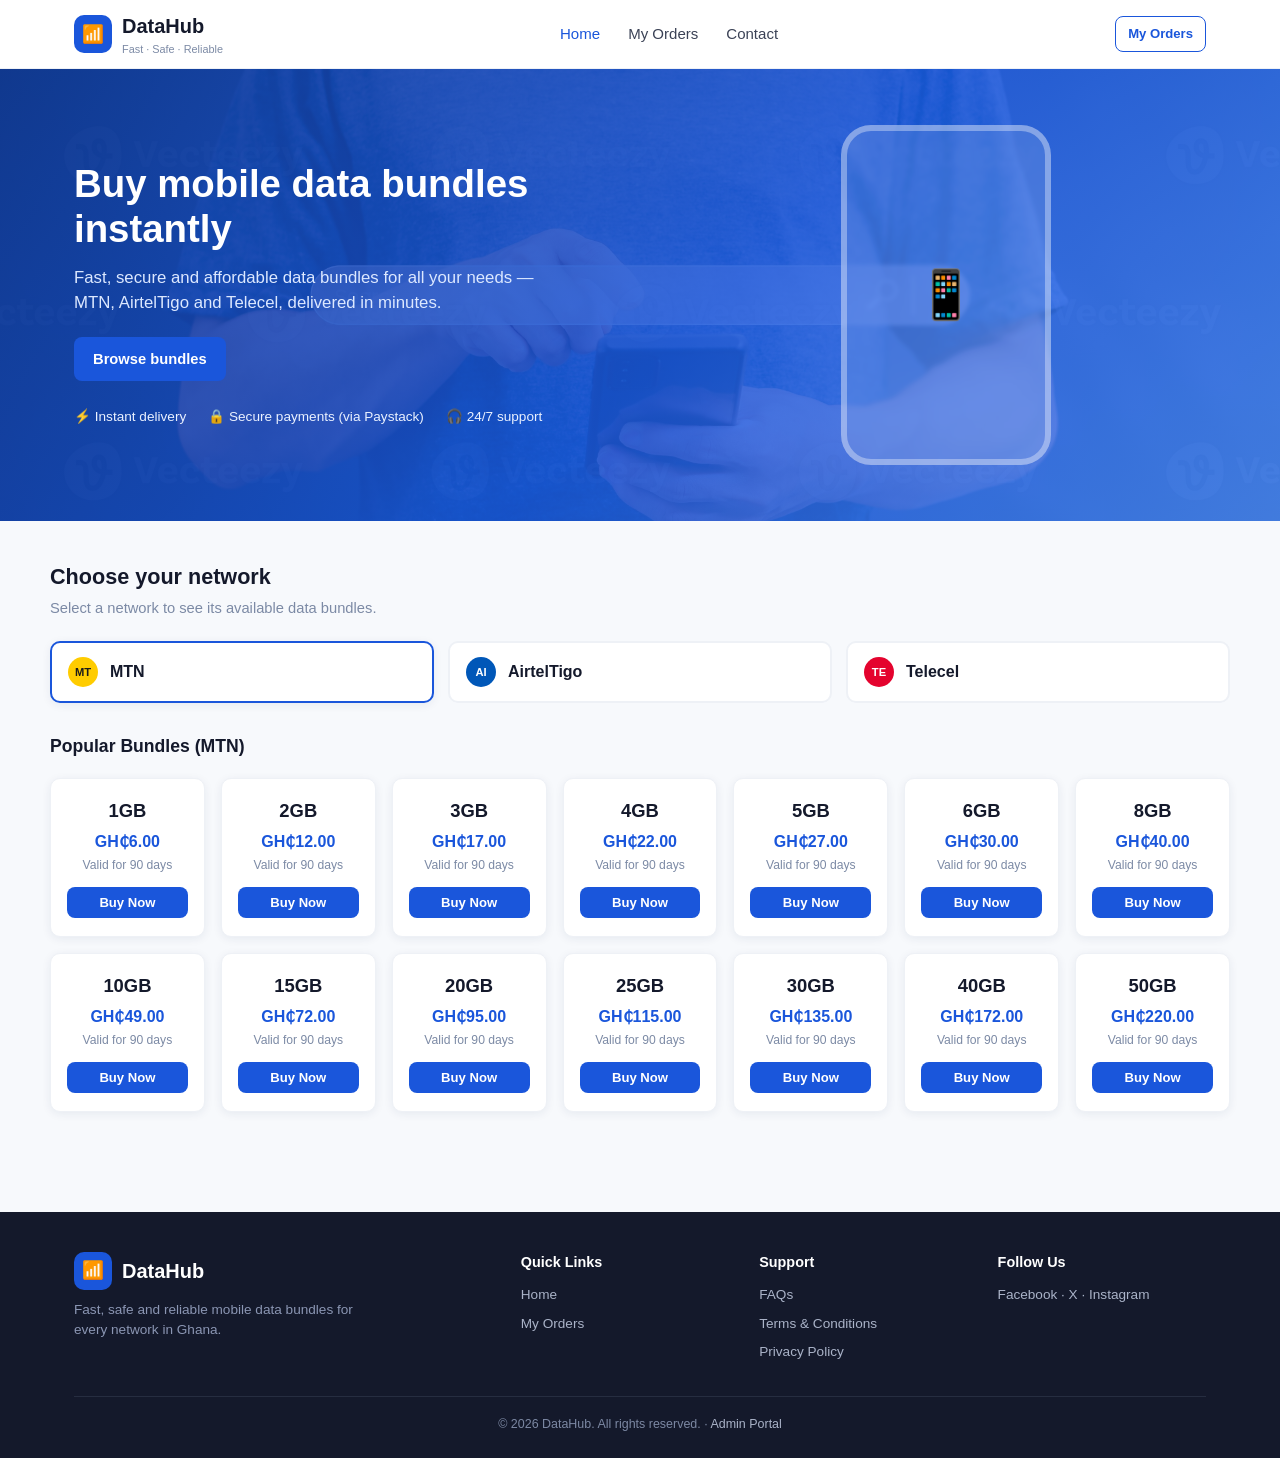
==== index.html @ b670d906 "Add files via upload" ====
<!DOCTYPE html>
<html lang="en">
<head>
<meta charset="UTF-8" />
<meta name="viewport" content="width=device-width, initial-scale=1" />
<title>DataHub — Buy Mobile Data Bundles Instantly</title>
<link rel="stylesheet" href="css/style.css" />
</head>
<body>

<header class="site-header">
  <div class="container">
    <div class="brand">
      <span class="logo">📶</span>
      <div>DataHub<small>Fast · Safe · Reliable</small></div>
    </div>
    <nav class="main-nav">
      <a href="index.html" class="active">Home</a>
      <a href="orders.html">My Orders</a>
      <a href="#contact">Contact</a>
    </nav>
    <div class="header-actions">
      <a href="orders.html" class="btn btn-outline btn-sm">My Orders</a>
    </div>
  </div>
</header>

<section class="hero">
  <div class="container">
    <div class="hero-copy">
      <h1>Buy mobile data bundles instantly</h1>
      <p>Fast, secure and affordable data bundles for all your needs — MTN, AirtelTigo and Telecel, delivered in minutes.</p>
      <a href="#bundles" class="btn btn-primary">Browse bundles</a>
      <div class="hero-badges">
        <span>⚡ Instant delivery</span>
        <span>🔒 Secure payments (via Paystack)</span>
        <span>🎧 24/7 support</span>
      </div>
    </div>
    <div class="hero-visual"><div class="phone-mock">📱</div></div>
  </div>
</section>

<div class="container section" id="bundles">
  <h2 class="section-title">Choose your network</h2>
  <p class="section-sub">Select a network to see its available data bundles.</p>

  <div class="network-tabs" id="networkTabs"></div>

  <div class="section-head">
    <div>
      <h3 class="section-title" id="bundleGridTitle" style="font-size:1.1rem;margin:0;">Popular bundles</h3>
    </div>
  </div>

  <div class="bundle-grid" id="bundleGrid">
    <p class="empty-state">Loading bundles…</p>
  </div>
</div>

<footer class="site-footer" id="contact">
  <div class="container">
    <div class="footer-grid">
      <div>
        <div class="brand" style="color:#fff;"><span class="logo">📶</span> DataHub</div>
        <p style="color:#8b96b3;font-size:.85rem;margin-top:10px;max-width:280px;">Fast, safe and reliable mobile data bundles for every network in Ghana.</p>
      </div>
      <div>
        <h4>Quick Links</h4>
        <a href="index.html">Home</a>
        <a href="orders.html">My Orders</a>
      </div>
      <div>
        <h4>Support</h4>
        <a href="#">FAQs</a>
        <a href="#">Terms &amp; Conditions</a>
        <a href="#">Privacy Policy</a>
      </div>
      <div>
        <h4>Follow Us</h4>
        <a href="#">Facebook · X · Instagram</a>
      </div>
    </div>
    <div class="footer-bottom">© 2026 DataHub. All rights reserved. · <a href="admin/login.html" style="color:#aab3c8;">Admin Portal</a></div>
  </div>
</footer>

<!-- Purchase modal -->
<div class="modal-backdrop" id="purchaseModal">
  <div class="modal">
    <div class="modal-header">
      <h3>Confirm Your Purchase</h3>
      <button class="modal-close" data-close>&times;</button>
    </div>
    <div class="modal-body">
      <div class="selected-bundle" id="selectedBundleBox"></div>

      <div class="field">
        <label>Customer Name *</label>
        <input type="text" id="customerName" placeholder="e.g. John Mensah" />
      </div>
      <div class="field">
        <label>Recipient Phone Number *</label>
        <input type="tel" id="recipientPhone" placeholder="e.g. 024 123 4567" />
      </div>
      <div class="field">
        <label>Customer Email Address *</label>
        <input type="email" id="customerEmail" placeholder="e.g. john@example.com" />
      </div>
      <div class="form-error" id="formError">Please fill in all fields correctly.</div>

      <label style="font-size:.85rem;font-weight:600;">Payment Method (via Paystack)</label>
      <div class="pay-methods" style="margin-top:8px;">
        <div class="pay-method active" data-method="mobile_money">📱<br>Mobile Money</div>
        <div class="pay-method" data-method="card">💳<br>Card</div>
      </div>

      <button class="btn btn-primary btn-block" id="payNowBtn">🔒 Pay Now</button>
      <p class="secure-note">You'll be redirected to Paystack to complete your payment.<br>Powered by <strong>paystack</strong> · Your payment is secure and encrypted.</p>
    </div>
  </div>
</div>

<!-- Payment status modal -->
<div class="modal-backdrop" id="statusModal">
  <div class="modal" style="max-width:380px;">
    <div class="modal-body status-box">
      <div id="statusIcon" class="status-icon success">✅</div>
      <h3 id="statusTitle">Payment Successful!</h3>
      <p id="statusMessage" style="color:var(--gray-500);font-size:.9rem;">Your data bundle purchase has been received.</p>
      <button class="btn btn-primary btn-block" id="viewOrdersBtn" style="margin-top:14px;">View My Orders</button>
      <button class="btn btn-outline btn-block" id="backHomeBtn" style="margin-top:10px;">Back to Home</button>
    </div>
  </div>
</div>

<div class="toast" id="toast"></div>

<script src="js/firebase-config.js"></script>
<script src="js/data.js"></script>
<script src="https://js.paystack.co/v1/inline.js"></script>
<script src="js/app.js"></script>
</body>
</html>
---- css/style.css ----
:root {
  --blue: #1a56db;
  --blue-dark: #123a99;
  --blue-light: #eaf1fd;
  --white: #ffffff;
  --gray-50: #f7f9fc;
  --gray-100: #eef1f6;
  --gray-300: #d7deea;
  --gray-500: #7c8aa5;
  --gray-700: #3b4256;
  --gray-900: #14192b;
  --green: #17a05a;
  --red: #e4032e;
  --radius: 10px;
  --shadow: 0 2px 10px rgba(20, 40, 90, 0.07);
  --shadow-lg: 0 14px 40px rgba(20, 40, 90, 0.18);
  font-size: 16px;
}

* { box-sizing: border-box; }

body {
  margin: 0;
  font-family: "Inter", -apple-system, BlinkMacSystemFont, "Segoe UI", Roboto, sans-serif;
  background: var(--gray-50);
  color: var(--gray-900);
  line-height: 1.5;
}

a { color: var(--blue); text-decoration: none; }
img { max-width: 100%; }

.container {
  max-width: 1180px;
  margin: 0 auto;
  padding: 0 24px;
}

/* ---------- Header ---------- */
.site-header {
  background: var(--white);
  border-bottom: 1px solid var(--gray-100);
  position: sticky;
  top: 0;
  z-index: 40;
}
.site-header .container {
  display: flex;
  align-items: center;
  justify-content: space-between;
  height: 68px;
}
.brand {
  display: flex;
  align-items: center;
  gap: 10px;
  font-weight: 700;
  font-size: 1.25rem;
  color: var(--gray-900);
}
.brand .logo {
  width: 38px; height: 38px;
  border-radius: 10px;
  background: var(--blue);
  display: flex; align-items: center; justify-content: center;
  color: white; font-size: 1.1rem;
}
.brand small {
  display: block;
  font-weight: 400;
  font-size: 0.68rem;
  color: var(--gray-500);
}
.main-nav { display: flex; gap: 28px; align-items: center; }
.main-nav a { color: var(--gray-700); font-weight: 500; font-size: 0.94rem; }
.main-nav a.active, .main-nav a:hover { color: var(--blue); }
.header-actions { display: flex; gap: 10px; align-items: center; }

.btn {
  display: inline-flex; align-items: center; justify-content: center;
  gap: 8px;
  padding: 10px 18px;
  border-radius: 8px;
  font-weight: 600;
  font-size: 0.92rem;
  border: 1px solid transparent;
  cursor: pointer;
  transition: transform .05s ease, background .15s ease, box-shadow .15s ease;
}
.btn:active { transform: scale(0.98); }
.btn-primary { background: var(--blue); color: #fff; }
.btn-primary:hover { background: var(--blue-dark); }
.btn-outline { background: #fff; color: var(--blue); border-color: var(--blue); }
.btn-outline:hover { background: var(--blue-light); }
.btn-block { width: 100%; }
.btn-sm { padding: 7px 12px; font-size: 0.82rem; }
.btn[disabled] { opacity: .6; cursor: not-allowed; }

/* ---------- Hero ---------- */
.hero {
  background:
    linear-gradient(135deg, rgba(18, 58, 153, 0.88) 0%, rgba(26, 86, 219, 0.85) 55%, rgba(79, 139, 255, 0.82) 100%),
    url("../assets/img/hero-search.jpg") center / cover no-repeat;
  color: #fff;
  padding: 56px 0;
  overflow: hidden;
}
.hero .container { display: flex; align-items: center; gap: 40px; }
.hero-copy { flex: 1.1; }
.hero h1 { font-size: 2.4rem; line-height: 1.15; margin: 0 0 14px; }
.hero p { color: #dce8ff; font-size: 1.05rem; max-width: 480px; margin: 0 0 22px; }
.hero-badges { display: flex; gap: 22px; margin-top: 26px; flex-wrap: wrap; }
.hero-badges span { font-size: 0.85rem; color: #eaf1ff; display: flex; align-items: center; gap: 8px; }
.hero-visual { flex: 1; display: flex; justify-content: center; }
.phone-mock {
  width: 210px; height: 340px; border-radius: 30px;
  background: rgba(255,255,255,0.12);
  border: 6px solid rgba(255,255,255,0.35);
  display: flex; align-items: center; justify-content: center;
  font-size: 3rem;
  backdrop-filter: blur(2px);
}

/* ---------- Mini page banner (photo header) ---------- */
.mini-hero {
  background:
    linear-gradient(120deg, rgba(18, 58, 153, 0.82), rgba(26, 86, 219, 0.78)),
    url("../assets/img/orders-banner.jpg") center 30% / cover no-repeat;
  color: #fff;
  padding: 46px 0 52px;
}
.mini-hero h2 { margin: 0 0 6px; font-size: 1.7rem; }
.mini-hero p { margin: 0; color: #dce8ff; font-size: 0.95rem; }

/* ---------- Sections ---------- */
.section { padding: 40px 0; }
.section-title {
  font-size: 1.35rem;
  margin: 0 0 4px;
  color: var(--gray-900);
}
.section-sub { color: var(--gray-500); font-size: 0.92rem; margin: 0 0 22px; }
.section-head {
  display: flex; align-items: baseline; justify-content: space-between;
  margin-bottom: 18px;
}
.view-all { font-size: 0.88rem; font-weight: 600; }

/* ---------- Network tabs ---------- */
.network-tabs { display: flex; gap: 14px; margin-bottom: 30px; flex-wrap: wrap; }
.network-tab {
  flex: 1 1 180px;
  display: flex; align-items: center; gap: 12px;
  background: #fff;
  border: 2px solid var(--gray-100);
  border-radius: var(--radius);
  padding: 14px 16px;
  cursor: pointer;
  font-weight: 700;
  transition: border-color .15s ease, box-shadow .15s ease;
}
.network-tab .dot {
  width: 30px; height: 30px; border-radius: 50%;
  display: flex; align-items: center; justify-content: center;
  font-size: 0.7rem; color: #fff; font-weight: 800;
}
.network-tab.active { border-color: var(--blue); box-shadow: var(--shadow); }

/* ---------- Bundle grid ---------- */
.bundle-grid {
  display: grid;
  grid-template-columns: repeat(auto-fill, minmax(150px, 1fr));
  gap: 16px;
}
.bundle-card {
  background: #fff;
  border: 1px solid var(--gray-100);
  border-radius: var(--radius);
  padding: 18px 16px;
  text-align: center;
  box-shadow: var(--shadow);
}
.bundle-card .volume { font-size: 1.15rem; font-weight: 800; color: var(--gray-900); }
.bundle-card .price { color: var(--blue); font-weight: 700; margin: 6px 0 2px; }
.bundle-card .validity { font-size: 0.76rem; color: var(--gray-500); margin-bottom: 12px; }

/* ---------- Modal ---------- */
.modal-backdrop {
  position: fixed; inset: 0; background: rgba(15, 23, 42, 0.55);
  display: none; align-items: center; justify-content: center;
  padding: 20px; z-index: 100;
}
.modal-backdrop.open { display: flex; }
.modal {
  background: #fff; border-radius: 14px; width: 100%; max-width: 420px;
  box-shadow: var(--shadow-lg);
  max-height: 92vh; overflow-y: auto;
}
.modal-header {
  display: flex; align-items: center; justify-content: space-between;
  padding: 18px 22px; border-bottom: 1px solid var(--gray-100);
}
.modal-header h3 { margin: 0; font-size: 1.1rem; }
.modal-close { background: none; border: none; font-size: 1.3rem; cursor: pointer; color: var(--gray-500); }
.modal-body { padding: 20px 22px; }
.selected-bundle {
  display: flex; align-items: center; gap: 12px;
  background: var(--gray-50);
  border-radius: 10px; padding: 12px 14px; margin-bottom: 18px;
}
.selected-bundle .dot { width: 40px; height: 40px; border-radius: 8px; display:flex; align-items:center; justify-content:center; font-weight:800; font-size:.75rem; color:#fff; }
.selected-bundle strong { display: block; font-size: 1rem; }
.selected-bundle span { color: var(--gray-500); font-size: 0.82rem; }

.field { margin-bottom: 16px; }
.field label { display: block; font-size: 0.85rem; font-weight: 600; margin-bottom: 6px; }
.field input, .field select {
  width: 100%; padding: 11px 13px; border: 1px solid var(--gray-300);
  border-radius: 8px; font-size: 0.92rem; background: #fff;
}
.field input:focus, .field select:focus { outline: none; border-color: var(--blue); }
.field small { color: var(--gray-500); font-size: 0.76rem; }

.pay-methods { display: flex; gap: 10px; margin-bottom: 18px; }
.pay-method {
  flex: 1; border: 2px solid var(--gray-100); border-radius: 10px;
  padding: 14px 10px; text-align: center; cursor: pointer; font-size: 0.85rem; font-weight: 600;
}
.pay-method.active { border-color: var(--blue); background: var(--blue-light); color: var(--blue-dark); }
.secure-note { text-align: center; font-size: 0.76rem; color: var(--gray-500); margin-top: 12px; }
.form-error { color: var(--red); font-size: 0.82rem; margin-top: -8px; margin-bottom: 12px; display:none; }

/* ---------- Payment status ---------- */
.status-box { text-align: center; padding: 30px 10px; }
.status-icon { font-size: 3rem; margin-bottom: 10px; }
.status-icon.success { color: var(--green); }
.status-icon.fail { color: var(--red); }

/* ---------- Orders table ---------- */
.table-wrap { background: #fff; border-radius: var(--radius); box-shadow: var(--shadow); overflow-x: auto; }
table { width: 100%; border-collapse: collapse; font-size: 0.88rem; min-width: 560px; }
thead th {
  text-align: left; background: var(--gray-50); color: var(--gray-500);
  font-weight: 600; padding: 12px 16px; border-bottom: 1px solid var(--gray-100);
  font-size: 0.78rem; text-transform: uppercase; letter-spacing: .03em;
}
tbody td { padding: 13px 16px; border-bottom: 1px solid var(--gray-100); }
tbody tr:last-child td { border-bottom: none; }
.badge {
  display: inline-block; padding: 4px 11px; border-radius: 20px;
  font-size: 0.76rem; font-weight: 700;
}
.badge-completed { background: #e6f7ee; color: var(--green); }
.badge-pending { background: #fff4e0; color: #b17800; }
.badge-failed { background: #fdeaea; color: var(--red); }

.empty-state { text-align: center; padding: 60px 20px; color: var(--gray-500); }

/* ---------- Footer ---------- */
.site-footer { background: var(--gray-900); color: #c6cede; padding: 40px 0 24px; margin-top: 60px; }
.footer-grid { display: grid; grid-template-columns: 2fr 1fr 1fr 1fr; gap: 30px; margin-bottom: 26px; }
.footer-grid h4 { color: #fff; font-size: 0.9rem; margin: 0 0 12px; }
.footer-grid a { display: block; color: #aab3c8; font-size: 0.85rem; margin-bottom: 8px; }
.footer-bottom { border-top: 1px solid #262d40; padding-top: 18px; font-size: 0.78rem; color: #7c88a3; text-align: center; }

.toast {
  position: fixed; bottom: 24px; left: 50%; transform: translateX(-50%);
  background: var(--gray-900); color: #fff; padding: 12px 20px; border-radius: 8px;
  font-size: 0.88rem; z-index: 200; box-shadow: var(--shadow-lg);
  display: none;
}
.toast.show { display: block; }

@media (max-width: 720px) {
  .hero .container { flex-direction: column; text-align: center; }
  .hero p { margin-left: auto; margin-right: auto; }
  .main-nav { display: none; }
  .footer-grid { grid-template-columns: 1fr 1fr; }
}

@media (max-width: 480px) {
  .container { padding: 0 16px; }
  .hero { padding: 40px 0; }
  .hero h1 { font-size: 1.7rem; }
  .hero-visual { display: none; } /* phone mockup has no room once text wraps this tight */
  .hero-badges { flex-direction: column; gap: 10px; align-items: center; }
  .pay-methods { flex-wrap: wrap; }
  .pay-method { flex: 1 1 45%; }
  .footer-grid { grid-template-columns: 1fr; text-align: center; }
  .site-header .container { height: auto; padding: 12px 16px; flex-wrap: wrap; gap: 8px; }
  .modal-body { padding: 16px; }
}
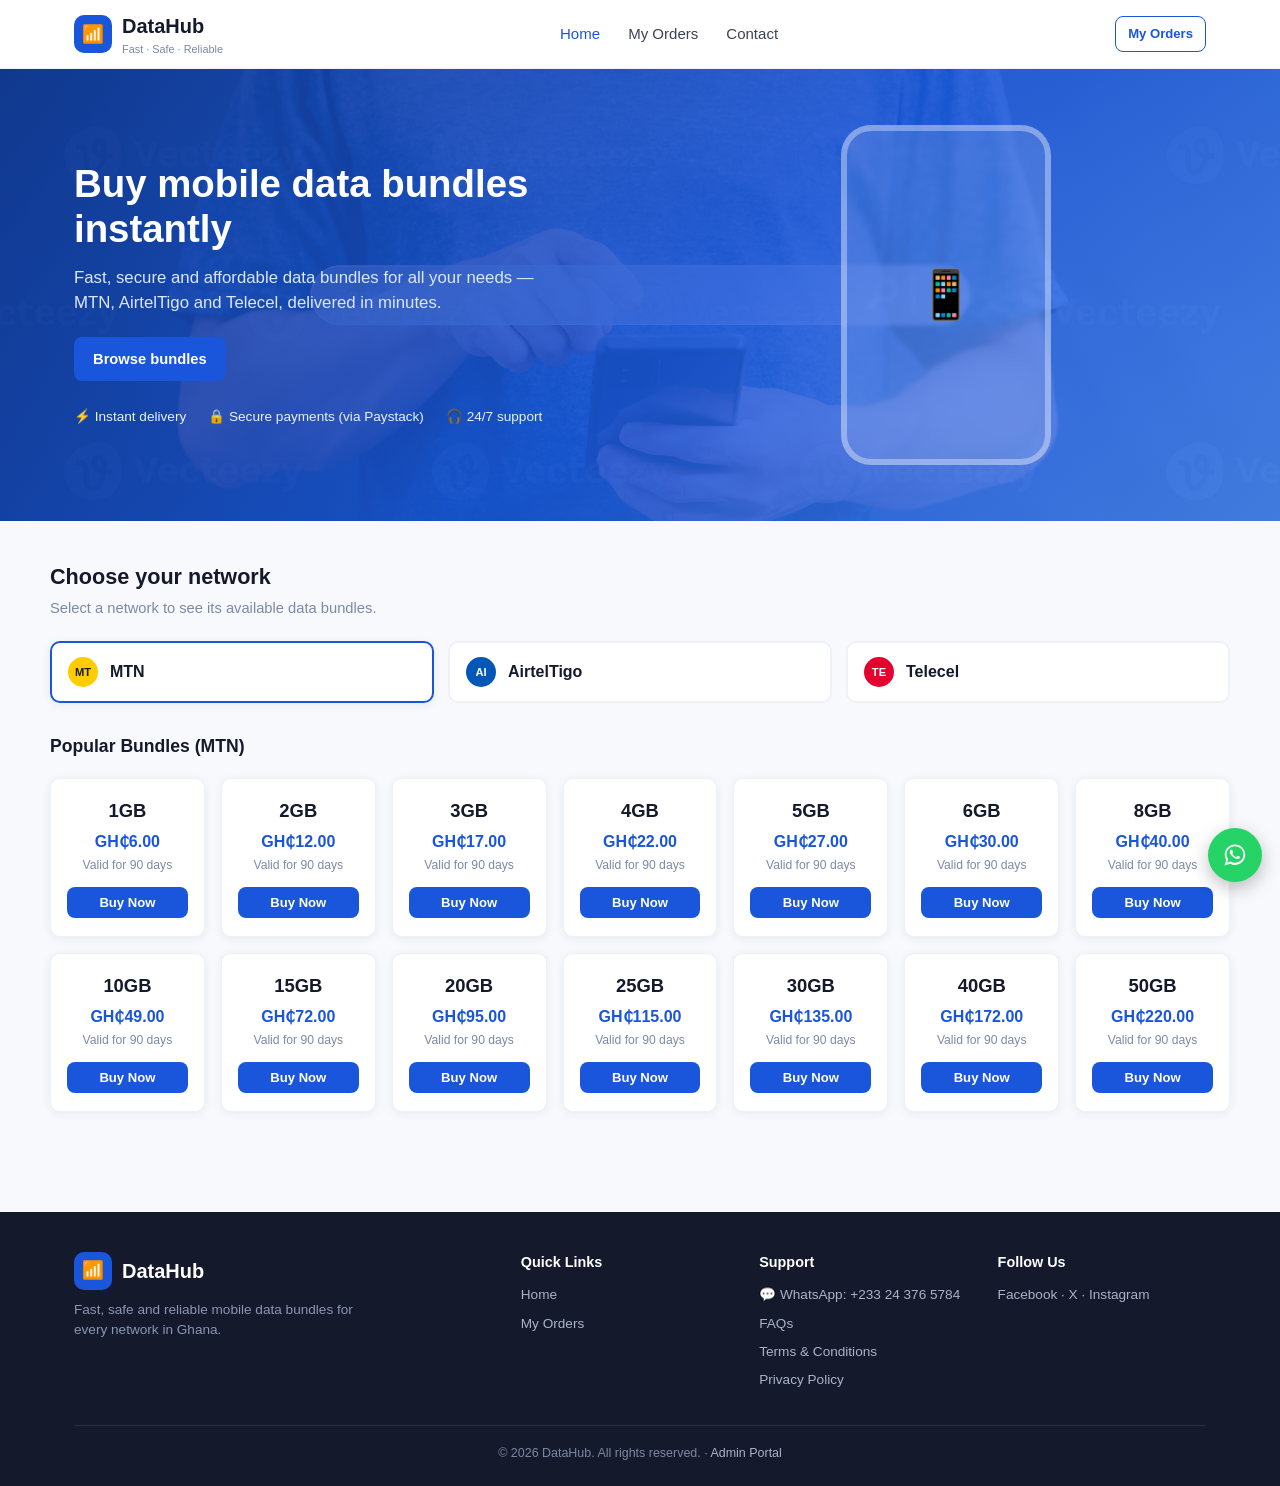
==== commit c0daee80: "Add files via upload" ====
--- a/index.html
+++ b/index.html
@@ -72,6 +72,7 @@
       </div>
       <div>
         <h4>Support</h4>
+        <a href="https://wa.me/233243765784?text=Hello%20DataHub%2C%20I%20need%20help%20with%20my%20order." target="_blank" rel="noopener">💬 WhatsApp: +233 24 376 5784</a>
         <a href="#">FAQs</a>
         <a href="#">Terms &amp; Conditions</a>
         <a href="#">Privacy Policy</a>
@@ -136,6 +137,9 @@
 
 <div class="toast" id="toast"></div>
 
+<a class="wa-float" href="https://wa.me/233243765784?text=Hello%20DataHub%2C%20I%20need%20help%20with%20my%20order." target="_blank" rel="noopener" aria-label="Chat with support on WhatsApp">
+  <svg viewBox="0 0 32 32" width="26" height="26" fill="#fff" aria-hidden="true"><path d="M16 3C9 3 3.4 8.6 3.4 15.5c0 2.4.7 4.7 1.9 6.6L3 29l7.100-2.200c1.800 1 3.800 1.500 5.900 1.500 7 0 12.600-5.600 12.600-12.500S23 3 16 3zm0 22.600c-1.900 0-3.700-.5-5.300-1.500l-.4-.2-4.200 1.300 1.400-4.100-.3-.4c-1.100-1.700-1.700-3.600-1.700-5.600C5.500 9.800 10.200 5.200 16 5.200s10.500 4.600 10.500 10.300S21.800 25.600 16 25.600zm5.800-7.700c-.3-.2-1.900-.9-2.200-1s-.5-.2-.7.200-.8 1-1 1.200-.4.200-.7.100c-.3-.2-1.400-.5-2.600-1.600-1-.9-1.600-1.900-1.800-2.300-.2-.3 0-.5.100-.7l.5-.5c.2-.2.200-.3.300-.5.100-.2.100-.4 0-.5s-.7-1.700-1-2.300c-.3-.6-.5-.5-.7-.5h-.6c-.2 0-.5.100-.8.400s-1 1-1 2.500 1.100 2.900 1.200 3.100c.2.200 2.200 3.300 5.300 4.600.7.300 1.300.5 1.800.6.7.2 1.400.2 2 .1.600-.1 1.900-.8 2.100-1.500.3-.7.300-1.400.2-1.500-.1-.1-.3-.2-.6-.4z"/></svg>
+</a>
 <script src="js/firebase-config.js"></script>
 <script src="js/data.js"></script>
 <script src="https://js.paystack.co/v1/inline.js"></script>
--- a/css/style.css
+++ b/css/style.css
@@ -290,3 +290,7 @@
   .site-header .container { height: auto; padding: 12px 16px; flex-wrap: wrap; gap: 8px; }
   .modal-body { padding: 16px; }
 }
+
+/* WhatsApp support button */
+.wa-float { position: fixed; right: 18px; bottom: 18px; width: 54px; height: 54px; border-radius: 50%; background: #25D366; display: flex; align-items: center; justify-content: center; box-shadow: 0 6px 18px rgba(0,0,0,.25); z-index: 900; }
+.wa-float:hover { background: #1ebe5a; }
